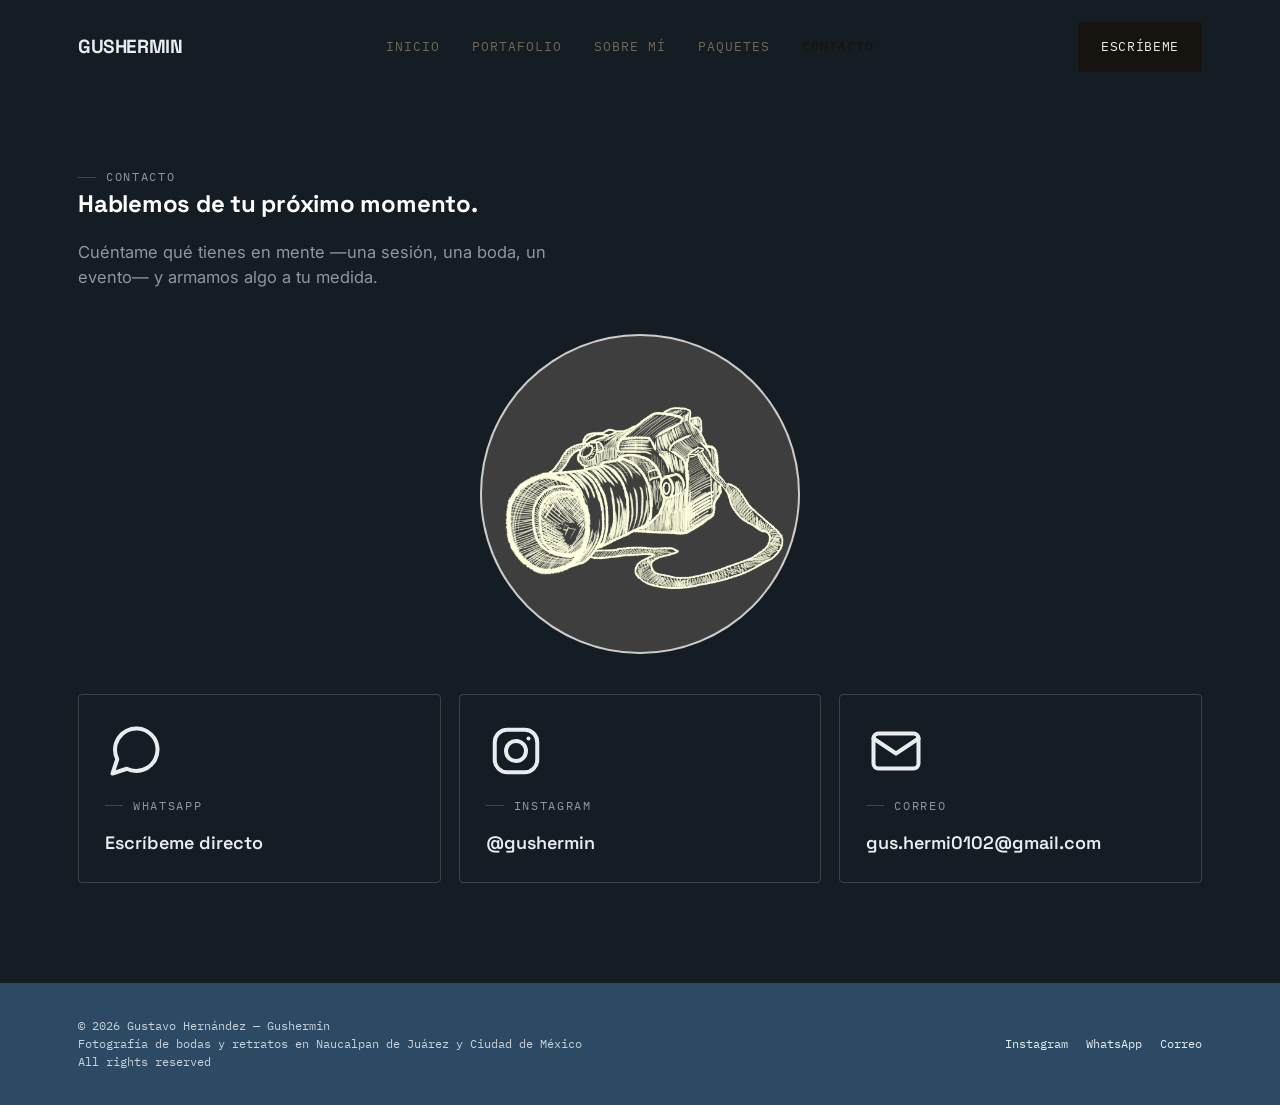
==== contacto.html @ 3e9aca01 "Add files via upload" ====
<!DOCTYPE html>
<html lang="es">
<head>
<meta charset="UTF-8">
<meta name="viewport" content="width=device-width, initial-scale=1.0">
<title>Contacto — Gushermin | Fotógrafo en Naucalpan y CDMX</title>
<meta name="description" content="Contacta a Gustavo Hernández (Gushermin), fotógrafo en Naucalpan de Juárez y Ciudad de México, por WhatsApp, Instagram o correo.">

<link rel="preconnect" href="https://fonts.googleapis.com">
<link rel="preconnect" href="https://fonts.gstatic.com" crossorigin>
<link href="https://fonts.googleapis.com/css2?family=Space+Grotesk:wght@500;600;700&family=Inter:wght@400;500;600&family=IBM+Plex+Mono:wght@500;600&display=swap" rel="stylesheet">
<link rel="icon" type="image/png" href="favicon.png">
<link rel="stylesheet" href="styles.css">
</head>
<body>

<header id="site-header" class="on-dark">
  <nav class="wrap">
    <a class="logo" href="index.html">GUSHER<span>MIN</span></a>
    <button class="menu-toggle" id="menuToggle" aria-label="Abrir menú">
      <span></span><span></span><span></span>
    </button>
    <div class="nav-links" id="navLinks">
      <a href="index.html">Inicio</a>
      <a href="portafolio.html">Portafolio</a>
      <a href="sobre-mi.html">Sobre mí</a>
      <a href="paquetes.html">Paquetes</a>
      <a href="contacto.html">Contacto</a>
    </div>
    <a class="btn btn-solid nav-cta" href="contacto.html">Escríbeme</a>
  </nav>
</header>

<main>
  <!-- ============ CONTACTO ============ -->
  <section class="contact" style="padding-top: 168px;">
    <div class="wrap">
      <div class="eyebrow reveal in">Contacto</div>
      <h2 class="reveal in">Hablemos de tu próximo momento.</h2>
      <p class="lead reveal in">Cuéntame qué tienes en mente —una sesión, una boda, un evento— y armamos algo a tu medida.</p>

      <!-- Avatar grande: reemplaza por tu foto de perfil, igual que hicimos en Sobre mí -->
      <div class="frame contact-avatar reveal in">
        <img src="favicon.png" alt="Gustavo Hernández">
      </div>

      <div class="contact-grid reveal in">
        <!-- Sustituye el número por el tuyo, formato: 521XXXXXXXXXX -->
        <a class="contact-card" href="https://wa.me/527296819259" target="_blank" rel="noopener">
          <svg class="icon" viewBox="0 0 24 24" fill="none" stroke="currentColor" stroke-width="1.6" stroke-linecap="round" stroke-linejoin="round">
            <path d="M21 11.5a8.38 8.38 0 0 1-.9 3.8 8.5 8.5 0 0 1-7.6 4.7 8.38 8.38 0 0 1-3.8-.9L3 21l1.9-5.7a8.38 8.38 0 0 1-.9-3.8 8.5 8.5 0 0 1 4.7-7.6 8.38 8.38 0 0 1 3.8-.9h.5a8.48 8.48 0 0 1 8 8v.5z"/>
          </svg>
          <div class="eyebrow">WhatsApp</div>
          <div class="value">Escríbeme directo</div>
        </a>
        <!-- Sustituye por tu usuario real de Instagram -->
        <a class="contact-card" href="https://instagram.com/gushermin" target="_blank" rel="noopener">
          <svg class="icon" viewBox="0 0 24 24" fill="none" stroke="currentColor" stroke-width="1.6" stroke-linecap="round" stroke-linejoin="round">
            <rect x="3.5" y="3.5" width="17" height="17" rx="5"/>
            <circle cx="12" cy="12" r="4"/>
            <circle cx="17" cy="7" r="0.8" fill="currentColor" stroke="none"/>
          </svg>
          <div class="eyebrow">Instagram</div>
          <div class="value">@gushermin</div>
        </a>
        <!-- Sustituye por tu correo real -->
        <a class="contact-card" href="mailto:gus.hermi0102@gmail.com">
          <svg class="icon" viewBox="0 0 24 24" fill="none" stroke="currentColor" stroke-width="1.6" stroke-linecap="round" stroke-linejoin="round">
            <rect x="3" y="5" width="18" height="14" rx="2"/>
            <path d="M3 7l9 6 9-6"/>
          </svg>
          <div class="eyebrow">Correo</div>
          <div class="value">gus.hermi0102@gmail.com</div>
        </a>
      </div>
    </div>
  </section>
</main>

<footer>
  <div class="wrap">
    <p>© 2026 Gustavo Hernández — Gushermin<br>Fotografía de bodas y retratos en Naucalpan de Juárez y Ciudad de México<br>All rights reserved</p>
    <div class="socials">
      <a href="https://instagram.com/gushermin" target="_blank" rel="noopener">Instagram</a>
      <a href="https://wa.me/527296819259" target="_blank" rel="noopener">WhatsApp</a>
      <a href="mailto:gus.hermi0102@gmail.com">Correo</a>
    </div>
  </div>
</footer>

<script src="script.js"></script>
</body>
</html>
---- styles.css ----
/* ============ TOKENS ============
   Aquí vive todo el sistema de diseño. Si algún día quieres cambiar
   el color de acento o el tono de fondo, solo edita estas variables. */
:root{
  --paper: #EDEAE3;
  --paper-soft: #F4F1EA;
  --ink: #17140F;
  --ink-muted: #6E6858;
  --line: #D6D0C2;
  --accent: #2C4A63;
  --accent-ink: #ffffff;
  --dark: #141C24;
  --dark-text: #E9EDF0;
  --dark-muted: #8B98A3;

  --font-display: 'Space Grotesk', sans-serif;
  --font-body: 'Inter', sans-serif;
  --font-mono: 'IBM Plex Mono', monospace;

  --maxw: 1180px;
}

*{ box-sizing: border-box; }
html{ scroll-behavior: smooth; }
@media (prefers-reduced-motion: reduce){
  html{ scroll-behavior: auto; }
  *{ animation: none !important; transition: none !important; }
}

body{
  margin:0;
  background: var(--paper);
  color: var(--ink);
  font-family: var(--font-body);
  line-height: 1.5;
  -webkit-font-smoothing: antialiased;
}

a{ color: inherit; text-decoration: none; }
img{ max-width: 100%; display:block; }
.wrap{ max-width: var(--maxw); margin: 0 auto; padding: 0 28px; }

.eyebrow{
  font-family: var(--font-mono);
  text-transform: uppercase;
  letter-spacing: .14em;
  font-size: 12px;
  color: var(--ink-muted);
  display:flex;
  align-items:center;
  gap:10px;
}
.eyebrow::before{
  content:'';
  width: 18px; height: 1px;
  background: var(--accent);
  display:inline-block;
}

h1,h2,h3{
  font-family: var(--font-display);
  margin: 0;
  letter-spacing: -0.01em;
}

.btn{
  font-family: var(--font-mono);
  font-size: 13px;
  letter-spacing: .05em;
  text-transform: uppercase;
  padding: 14px 22px;
  border-radius: 3px;
  display:inline-flex;
  align-items:center;
  gap:8px;
  border: 1px solid var(--ink);
  transition: transform .2s ease, background .2s ease, color .2s ease;
}
.btn:hover{ transform: translateY(-2px); }
.btn-solid{ background: var(--ink); color: var(--paper); }
.btn-solid:hover{ background: var(--accent); border-color: var(--accent); color:#fff; }
.btn-ghost{ background: transparent; color: var(--ink); }
.btn-ghost:hover{ background: var(--ink); color: var(--paper); }
.btn-accent{ background: var(--accent); border-color: var(--accent); color:#fff; }
.btn-accent:hover{ filter: brightness(1.1); }

/* ============ NAV ============ */
header{
  position: fixed; top:0; left:0; right:0; z-index: 100;
  padding: 22px 0;
  transition: background .3s ease, padding .3s ease, border-color .3s ease;
  border-bottom: 1px solid transparent;
}
header.scrolled{
  background: rgba(237,234,227,.9);
  backdrop-filter: blur(6px);
  padding: 14px 0;
  border-color: var(--line);
}
nav.wrap{ display:flex; align-items:center; justify-content:space-between; }
.logo{ font-family: var(--font-display); font-weight:700; font-size: 19px; letter-spacing: -0.02em; }
.logo span{ color: var(--accent); }
/* Cuando el header flota sobre una sección de fondo oscuro (ej. Contacto),
   aclaramos el logo para que no se pierda antes de hacer scroll. */
header.on-dark:not(.scrolled) .logo,
header.on-dark:not(.scrolled) .logo span{
  color: var(--dark-text);
}
.nav-links{ display:flex; gap: 32px; align-items:center; }
.nav-links a{
  font-family: var(--font-mono); font-size: 12.5px; text-transform: uppercase;
  letter-spacing: .08em; color: var(--ink-muted);
  transition: color .2s ease;
}
.nav-links a:hover{ color: var(--ink); }
.nav-links a.active{ color: var(--ink); font-weight: 600; }
.nav-cta{ display:none; }
.menu-toggle{ display:none; background:none; border:none; cursor:pointer; padding: 4px; }
.menu-toggle span{ display:block; width:22px; height:2px; background:var(--ink); margin:5px 0; }

@media (min-width: 720px){
  .nav-cta{ display:inline-flex; }
}
@media (max-width: 860px){
  .nav-links{
    position: fixed; top: 0; right:0; height:100vh; width: min(78vw, 320px);
    background: var(--dark); color: var(--dark-text);
    flex-direction: column; justify-content:center; align-items:flex-start;
    gap: 26px; padding: 40px;
    transform: translateX(100%);
    transition: transform .35s ease;
  }
  .nav-links.open{ transform: translateX(0); }
  .nav-links a{ color: var(--dark-muted); font-size:14px; }
  .nav-links a:hover{ color: var(--dark-text); }
  .nav-links a.active{ color: var(--dark-text); }
  .menu-toggle{ display:block; z-index: 101; }
}

/* ============ FRAME PLACEHOLDER ============
   Sustituye estos <div class="frame"> por <img src="tu-foto.jpg" alt="..."> cuando
   tengas tus fotografías. La etiqueta de archivo (ej. DSC_0001) es solo decorativa. */
.frame{
  position: relative;
  border-radius: 16px;
  overflow: hidden;
  background:
    radial-gradient(rgba(23,20,15,.08) 1px, transparent 1.4px) 0 0/14px 14px,
    linear-gradient(160deg, #d8d2c4, #bfb8a6);
  display:flex; align-items:flex-end;
  opacity: 0;
  transform: scale(1.06);
  transition: opacity .7s ease, transform 1s cubic-bezier(.16,1,.3,1);
}
.frame.in{ opacity: 1; transform: scale(1); }
.frame img{
  position: absolute; inset: 0;
  width: 100%; height: 100%;
  object-fit: cover;
}
.frame::after{
  content: attr(data-caption);
  font-family: var(--font-mono);
  font-size: 11px;
  letter-spacing:.04em;
  color: rgba(23,20,15,.55);
  padding: 14px;
}
.frame-tag{
  position:absolute; top:12px; left:12px;
  font-family: var(--font-mono); font-size: 11px; letter-spacing:.06em;
  background: var(--accent); color:#fff; padding: 4px 8px; border-radius: 2px;
}
.frame-stamp{
  position:absolute; bottom:12px; right:12px;
  font-family: var(--font-mono); font-size: 11px; letter-spacing:.04em;
  color: rgba(23,20,15,.55);
}

/* ============ HERO ============ */
.hero{
  padding: 168px 0 90px;
  display:grid; grid-template-columns: 1.1fr .9fr; gap: 60px; align-items:center;
}
.hero h1{
  font-size: clamp(38px, 5vw, 64px);
  line-height: 1.05;
  margin: 18px 0 22px;
}
.hero p.lead{
  font-size: 17px; color: var(--ink-muted); max-width: 46ch; margin-bottom: 34px;
}
.hero-actions{ display:flex; gap:14px; flex-wrap:wrap; }
.hero-frame{ aspect-ratio: 2/3; }

@media (max-width: 900px){
  .hero{ 
    order: -1; 
    max-height: 60vh; /* La foto no pasará del 60% del alto de la pantalla */
    width: 100%;      /* Asegura que siga ocupando el ancho disponible */
  }
}

/* ============ EXPLORA (home) ============ */
.explore-grid{ display:grid; grid-template-columns: repeat(4, 1fr); gap: 18px; }
.explore-card{
  border: 1px solid var(--line); border-radius: 4px; padding: 26px;
  transition: border-color .2s ease, transform .2s ease, background .2s ease;
  display:block;
}
.explore-card:hover{ border-color: var(--accent); transform: translateY(-3px); background: var(--paper-soft); }
.explore-card .eyebrow{ margin-bottom: 14px; }
.explore-card h3{ font-size: 18px; margin-bottom: 8px; }
.explore-card p{ color: var(--ink-muted); font-size: 13.5px; margin: 0 0 14px; }
.explore-card .arrow{ font-family: var(--font-mono); font-size: 13px; transition: transform .2s ease; display:inline-block; }
.explore-card:hover .arrow{ transform: translateX(4px); }
@media (max-width: 900px){ .explore-grid{ grid-template-columns: 1fr 1fr; } }
@media (max-width: 560px){ .explore-grid{ grid-template-columns: 1fr; } }

section{ padding: 100px 0; }
.section-head{ max-width: 640px; margin-bottom: 52px; }
.section-head h2{ font-size: clamp(28px, 3.4vw, 40px); margin-top:14px; }

/* ============ PORTFOLIO ============ */
.filters{ display:flex; gap: 10px; margin: 30px 0 44px; flex-wrap:wrap; }
.filter-btn{
  font-family: var(--font-mono); font-size: 12px; text-transform:uppercase; letter-spacing:.06em;
  padding: 9px 16px; border-radius: 999px; border: 1px solid var(--line);
  background: transparent; color: var(--ink-muted); cursor:pointer;
  transition: all .2s ease;
}
.filter-btn.active, .filter-btn:hover{ border-color: var(--ink); color: var(--ink); background: var(--paper-soft); }

.grid{
  column-count: 3; column-gap: 22px;
}
.card{ break-inside: avoid; margin-bottom: 22px; }
.card .frame{ margin-bottom: 12px; }

/* Proporciones reutilizables para mezclar orientaciones de foto */
.ar-3-4{ aspect-ratio: 3/4; }   /* vertical */
.ar-4-5{ aspect-ratio: 4/5; }   /* vertical */
.ar-1-1{ aspect-ratio: 1/1; }   /* cuadrada */
.ar-3-2{ aspect-ratio: 3/2; }   /* horizontal */
.ar-16-9{ aspect-ratio: 16/9; } /* horizontal panorámica */

.card-meta{ display:flex; justify-content:space-between; font-family: var(--font-mono); font-size:11.5px; color: var(--ink-muted); text-transform:uppercase; letter-spacing:.04em; }
.card{ opacity:1; transition: opacity .25s ease, transform .25s ease; }
.card.hidden{ display:none; }

@media (max-width: 900px){ .grid{ column-count: 2; } }
@media (max-width: 560px){ .grid{ column-count: 1; } }

/* ============ SOBRE MI ============ */
.about{ background: var(--paper-soft); }
.about-grid{ display:grid; grid-template-columns: .8fr 1.2fr; gap: 60px; align-items:start; }
.about-frame{ aspect-ratio: 3/4; position: sticky; top: 110px; }
.about-copy p{ color: var(--ink-muted); font-size: 16px; margin: 0 0 18px; max-width: 62ch; }
.timeline{ margin-top: 34px; border-top: 1px solid var(--line); }
.timeline li{
  list-style:none; padding: 20px 0; border-bottom: 1px solid var(--line);
  display:grid; grid-template-columns: 90px 1fr; gap: 18px;
}
.timeline .t-tag{ font-family: var(--font-mono); font-size:12px; color: var(--accent); }
.timeline .t-title{ font-family: var(--font-display); font-weight:600; margin-bottom:4px; }
.timeline .t-desc{ color: var(--ink-muted); font-size: 14.5px; }

@media (max-width: 860px){
  .about-grid{ grid-template-columns: 1fr; }
  .about-frame{ 
    position:static; 
    max-height: 50vh; /* Puedes hacerlo más pequeño aquí si lo deseas */
    width: 100%;
  } 
}

/* ============ SERVICIOS ============ */
.services-grid{ display:grid; grid-template-columns: 1fr 1fr; gap: 24px; }
.service-card{
  border: 1px solid var(--line); border-radius: 4px; padding: 34px;
  transition: border-color .2s ease, transform .2s ease;
}
.service-card:hover{ border-color: var(--ink); transform: translateY(-3px); }
.service-card .eyebrow{ margin-bottom: 16px; }
.service-card h3{ font-size: 22px; margin-bottom: 12px; }
.service-card p{ color: var(--ink-muted); font-size: 15px; margin:0; }
@media (max-width: 720px){ .services-grid{ grid-template-columns:1fr; } }

/* ============ PAQUETES ============ */
.pkg-subhead{ display:flex; align-items:baseline; justify-content:space-between; gap:20px; margin: 56px 0 22px; }
.pkg-subhead:first-of-type{ margin-top:0; }
.pkg-subhead h3{ font-family: var(--font-mono); text-transform:uppercase; font-size:13px; letter-spacing:.1em; color: var(--ink-muted); }
.pkg-subhead .pkg-note{ font-size: 13px; color: var(--ink-muted); }

.pricing-grid{ display:grid; grid-template-columns: repeat(3, 1fr); gap: 22px; align-items:stretch; }
.pricing-grid--2{ grid-template-columns: repeat(2, 1fr); max-width: 760px; }
.price-card{
  border: 1px solid var(--line); border-radius: 4px; padding: 30px;
  display:flex; flex-direction:column; background: var(--paper-soft);
  transition: border-color .2s ease, transform .2s ease;
}
.price-card:hover{ border-color: var(--accent); transform: translateY(-3px); }
.price-card.featured{ border-color: var(--accent); border-width:2px; position:relative; background:#fff; }
.price-card.featured::before{
  content:'Más elegido';
  position:absolute; top:-13px; left:26px;
  background: var(--accent); color:#fff;
  font-family: var(--font-mono); font-size:10.5px; letter-spacing:.06em; text-transform:uppercase;
  padding: 4px 10px; border-radius: 999px;
}
.price-card .pkg-name{ font-family: var(--font-mono); font-size:12px; text-transform:uppercase; letter-spacing:.08em; color: var(--ink-muted); }
.price-card h4{ font-family: var(--font-display); font-size: 24px; margin: 6px 0 2px; }
.price-card .price{ font-family: var(--font-display); font-weight:700; font-size: 30px; color: var(--accent); margin: 6px 0 20px; }
.price-card .price sup{ font-size:14px; font-weight:500; color: var(--ink-muted); margin-left:4px; }
.price-list{ list-style:none; margin:0 0 auto; padding:0; flex:1; }
.price-list li{
  font-size: 14px; color: var(--ink-muted); padding: 9px 0 9px 22px;
  border-top: 1px solid var(--line); position:relative;
}
.price-list li:first-child{ border-top:none; }
.price-list li::before{
  content:'—'; position:absolute; left:0; color: var(--accent);
}

.pkg-notes{
  margin-top: 26px; border: 1px dashed var(--line); border-radius: 4px; padding: 20px 24px;
  background: var(--paper-soft);
}
.pkg-notes p{ font-size: 13.5px; color: var(--ink-muted); margin: 0 0 8px; }
.pkg-notes p:last-child{ margin-bottom:0; }
.pkg-notes strong{ color: var(--ink); }

.pkg-contact-note{
  margin-top: 44px; text-align:center; padding: 26px; border-radius: 4px;
  background: var(--dark); color: var(--dark-text);
}
.pkg-contact-note p{ margin:0 0 14px; color: var(--dark-muted); font-size:15px; }

@media (max-width: 900px){ .pricing-grid{ grid-template-columns: 1fr 1fr; } }
@media (max-width: 640px){ .pricing-grid{ grid-template-columns: 1fr; } .pkg-subhead{ flex-direction:column; align-items:flex-start; gap:6px; } }

/* ============ CONTACTO ============ */
.contact{ background: var(--dark); color: var(--dark-text); }
.contact .eyebrow{ color: var(--dark-muted); }
.contact .eyebrow::before{ background: var(--accent); }
.contact h2{ color: #fff; }
.contact p.lead{ color: var(--dark-muted); max-width: 50ch; margin: 18px 0 44px; font-size: 16.5px; }
.contact-grid{ display:grid; grid-template-columns: repeat(3, 1fr); gap: 18px; }
.contact-avatar{
  width: clamp(180px, 30vw, 320px); 
  height: clamp(180px, 30vw, 320px);
  border: 2px solid #ccc;
  border-radius: 50%;
  margin: 0 auto 40px;
  object-fit: cover;
}
.contact-avatar::after{ display:none; }
.contact-card .icon{
  width: 60px; height: 60px;
  color: var(--dark-text);
  margin-bottom: 16px;
  display: block;
}
.contact-card{
  border: 1px solid rgba(236,231,220,.18); border-radius: 4px; padding: 26px;
  transition: border-color .2s ease, background .2s ease;
}
.contact-card:hover{ border-color: var(--accent); background: rgba(44,74,99,.18); }
.contact-card .eyebrow{ margin-bottom: 14px; }
.contact-card .value{ font-family: var(--font-display); font-weight:600; font-size:18px; }
@media (max-width: 760px){ .contact-grid{ grid-template-columns:1fr; } }

footer{ padding: 34px 0; background: var(--accent); }
footer .wrap{ display:flex; justify-content:space-between; align-items:center; flex-wrap:wrap; gap:12px; }
footer p{ font-family: var(--font-mono); font-size: 12px; color: rgba(255,255,255,.75); margin:0; }
footer .socials{ display:flex; gap:18px; }
footer .socials a{ font-family: var(--font-mono); font-size:12px; color: rgba(255,255,255,.9); }
footer .socials a:hover{ color: #fff; }

/* ============ SCROLL REVEAL ============ */
.reveal{ opacity:0; transform: translateY(18px); transition: opacity .6s ease, transform .6s ease; }
.reveal.in{ opacity:1; transform: translateY(0); }
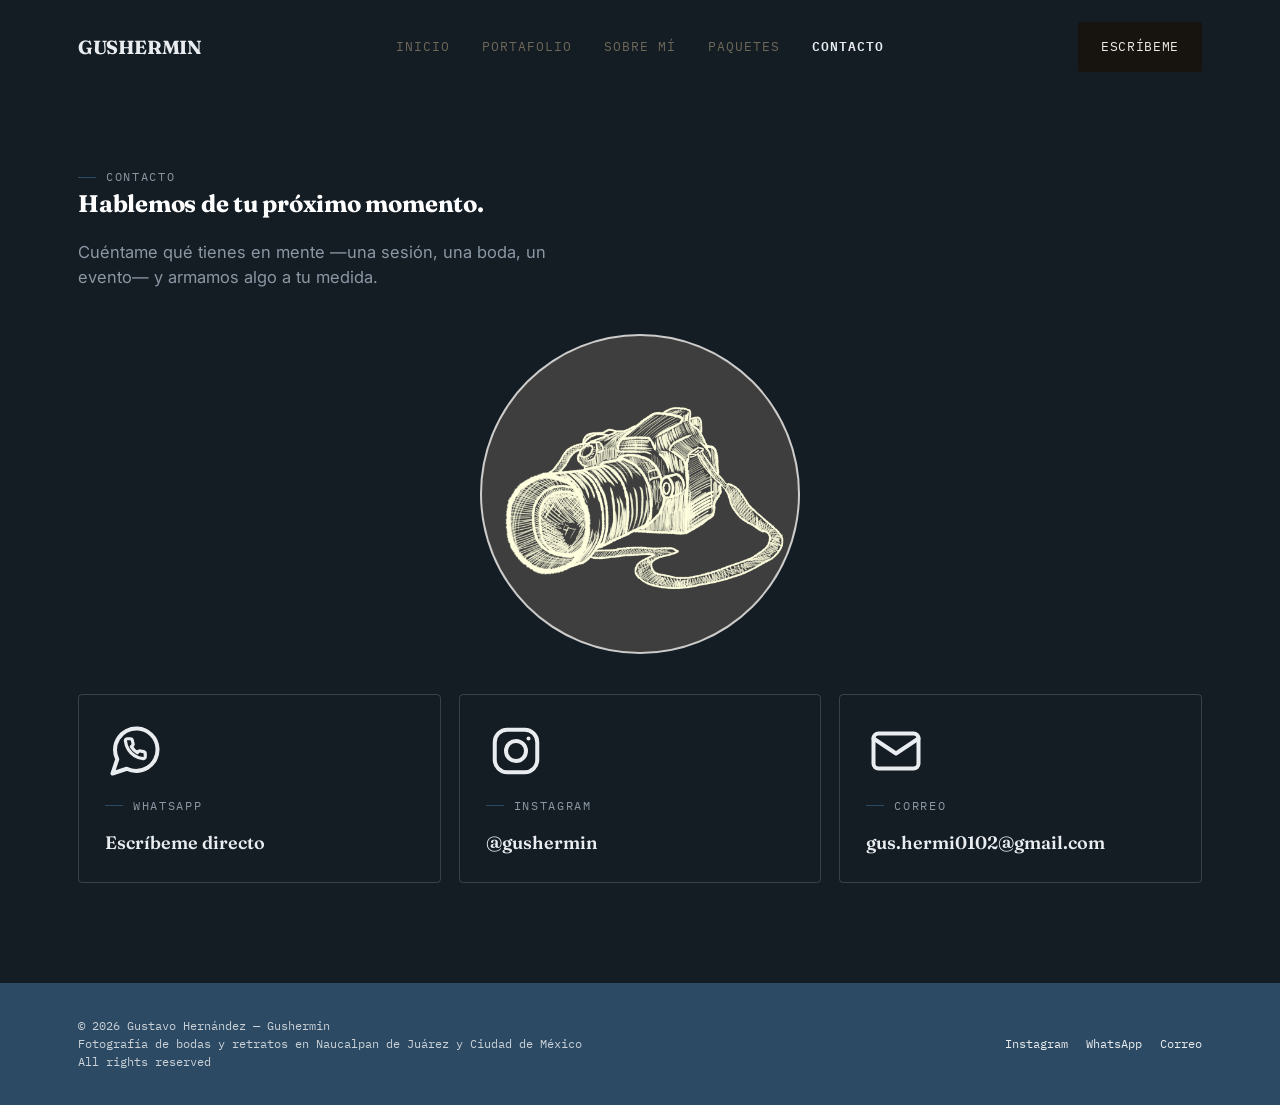
==== commit 61f37df8: "Add files via upload" ====
--- a/contacto.html
+++ b/contacto.html
@@ -9,6 +9,10 @@
 <link rel="preconnect" href="https://fonts.googleapis.com">
 <link rel="preconnect" href="https://fonts.gstatic.com" crossorigin>
 <link href="https://fonts.googleapis.com/css2?family=Space+Grotesk:wght@500;600;700&family=Inter:wght@400;500;600&family=IBM+Plex+Mono:wght@500;600&display=swap" rel="stylesheet">
+<link href="https://fonts.googleapis.com/css2?family=Fraunces:ital,opsz,wght@0,9..144,100..900;1,9..144,100..900&display=swap" rel="stylesheet">
+<link href="https://fonts.googleapis.com/css2?family=Syne:wght@400..800&display=swap" rel="stylesheet">
+<link href="https://fonts.googleapis.com/css2?family=DM+Serif+Display:ital@0;1&display=swap" rel="stylesheet">
+<link href="https://fonts.googleapis.com/css2?family=Playfair+Display:ital,wght@0,400..900;1,400..900&display=swap" rel="stylesheet">
 <link rel="icon" type="image/png" href="favicon.png">
 <link rel="stylesheet" href="styles.css">
 </head>
@@ -49,6 +53,9 @@
         <a class="contact-card" href="https://wa.me/527296819259" target="_blank" rel="noopener">
           <svg class="icon" viewBox="0 0 24 24" fill="none" stroke="currentColor" stroke-width="1.6" stroke-linecap="round" stroke-linejoin="round">
             <path d="M21 11.5a8.38 8.38 0 0 1-.9 3.8 8.5 8.5 0 0 1-7.6 4.7 8.38 8.38 0 0 1-3.8-.9L3 21l1.9-5.7a8.38 8.38 0 0 1-.9-3.8 8.5 8.5 0 0 1 4.7-7.6 8.38 8.38 0 0 1 3.8-.9h.5a8.48 8.48 0 0 1 8 8v.5z"/>
+            <g transform="translate(7.3,6.3) scale(0.4)" stroke-width="3.2">
+            <path d="M22 16.92v3a2 2 0 0 1-2.18 2 19.79 19.79 0 0 1-8.63-3.07 19.5 19.5 0 0 1-6-6 19.79 19.79 0 0 1-3.07-8.67A2 2 0 0 1 4.11 2h3a2 2 0 0 1 2 1.72c.127.96.361 1.903.7 2.81a2 2 0 0 1-.45 2.11L8.09 9.91a16 16 0 0 0 6 6l1.27-1.27a2 2 0 0 1 2.11-.45c.907.339 1.85.573 2.81.7A2 2 0 0 1 22 16.92z"/>
+            </g>
           </svg>
           <div class="eyebrow">WhatsApp</div>
           <div class="value">Escríbeme directo</div>
--- a/styles.css
+++ b/styles.css
@@ -1,6 +1,4 @@
-/* ============ TOKENS ============
-   Aquí vive todo el sistema de diseño. Si algún día quieres cambiar
-   el color de acento o el tono de fondo, solo edita estas variables. */
+/* ============ TOKENS ============. */
 :root{
   --paper: #EDEAE3;
   --paper-soft: #F4F1EA;
@@ -13,7 +11,7 @@
   --dark-text: #E9EDF0;
   --dark-muted: #8B98A3;
 
-  --font-display: 'Space Grotesk', sans-serif;
+  --font-display: 'Fraunces', serif;
   --font-body: 'Inter', sans-serif;
   --font-mono: 'IBM Plex Mono', monospace;
 
@@ -100,10 +98,16 @@
 nav.wrap{ display:flex; align-items:center; justify-content:space-between; }
 .logo{ font-family: var(--font-display); font-weight:700; font-size: 19px; letter-spacing: -0.02em; }
 .logo span{ color: var(--accent); }
-/* Cuando el header flota sobre una sección de fondo oscuro (ej. Contacto),
-   aclaramos el logo para que no se pierda antes de hacer scroll. */
+/* Cuando el header flota sobre una sección de fondo oscuro (ej. el fondo de la sección "Contacto"),
+   se aclara el logo y el menú desplegable para que no se pierda antes de hacer scroll. */
 header.on-dark:not(.scrolled) .logo,
 header.on-dark:not(.scrolled) .logo span{
+  color: var(--dark-text);
+}
+header.on-dark:not(.scrolled) .menu-toggle span{
+  background: var(--dark-text);
+}
+header.on-dark:not(.scrolled) .nav-links a.active{
   color: var(--dark-text);
 }
 .nav-links{ display:flex; gap: 32px; align-items:center; }
@@ -138,8 +142,7 @@
 }
 
 /* ============ FRAME PLACEHOLDER ============
-   Sustituye estos <div class="frame"> por <img src="tu-foto.jpg" alt="..."> cuando
-   tengas tus fotografías. La etiqueta de archivo (ej. DSC_0001) es solo decorativa. */
+   Los frames en donde irán colocadas las fotografías */
 .frame{
   position: relative;
   border-radius: 16px;
@@ -195,9 +198,51 @@
 
 @media (max-width: 900px){
   .hero{ 
-    order: -1; 
-    max-height: 60vh; /* La foto no pasará del 60% del alto de la pantalla */
-    width: 100%;      /* Asegura que siga ocupando el ancho disponible */
+    .hero{ grid-template-columns: 1fr; padding-top: 130px; }
+    .hero-frame{ order:-1; aspect-ratio: 2/3; } /* Agregamos el formato cuadrado */
+  }
+}
+
+/* ============ HERO RESPONSIVO (MÓVIL) ============ 
+Media query que se activa en pantallas de menos de 768px (móviles y tablets pequeñas) */
+@media screen and (max-width: 768px) {
+  .hero {
+    display: flex !important; /* Asegura que usamos Flexbox en móvil */
+    
+    /* === OPCIÓN A: IMAGEN ARRIBA del texto en móvil === */
+    /* flex-direction: column-reverse; */
+    
+    /* === OPCIÓN B: TEXTO ARRIBA de la imagen (más común) === */
+    flex-direction: column;   /* Mantiene el orden del HTML: Texto y luego Imagen abajo */
+    
+    gap: 30px;                /* Espacio entre el texto y la imagen */
+    text-align: center;       /* Centra el texto en móvil */
+    padding: 120px 0 60px;    /* Ajusta el padding para móvil */
+    align-items: center;      /* Centra los elementos horizontalmente */
+  }
+  /* Ajustar el contenedor de texto */
+  .hero > .reveal {
+    width: 100%;              /* Asegura ancho completo en móvil */
+  }
+  .hero-actions {
+    justify-content: center;  /* Centra los botones horizontalmente en móvil */
+  }
+  /* Centrar el bloque de texto y darle espacio en los bordes */
+  .hero p.lead {
+    margin-left: auto;
+    margin-right: auto;
+    padding-left: 20px;
+    padding-right: 20px;
+  }
+  .hero .eyebrow {
+    justify-content: center;
+  }
+  /* Ajustar el wrapper de la imagen (.hero-frame) */
+  .hero-frame {
+    width: 100%;              /* Wrapper ocupa ancho completo */
+    max-width: 380px;         /* Limita el ancho máximo */
+    margin: 0 auto;           /* Centra el wrapper */
+    order: 1;                 /* Asegura que la imagen vaya después del texto en la columna */
   }
 }
 
@@ -234,8 +279,15 @@
 .grid{
   column-count: 3; column-gap: 22px;
 }
-.card{ break-inside: avoid; margin-bottom: 22px; }
-.card .frame{ margin-bottom: 12px; }
+.card { 
+  break-inside: avoid; 
+  page-break-inside: avoid; /* Ayuda a navegadores más antiguos */
+  display: inline-block;   
+  width: 100%;              /* Asegura que llenen las columna */
+  margin-bottom: 22px; 
+  opacity: 1; 
+  transition: opacity .25s ease, transform .25s ease; 
+}
 
 /* Proporciones reutilizables para mezclar orientaciones de foto */
 .ar-3-4{ aspect-ratio: 3/4; }   /* vertical */
@@ -249,7 +301,7 @@
 .card.hidden{ display:none; }
 
 @media (max-width: 900px){ .grid{ column-count: 2; } }
-@media (max-width: 560px){ .grid{ column-count: 1; } }
+@media (max-width: 560px){ .grid{ column-count: 2; } }
 
 /* ============ SOBRE MI ============ */
 .about{ background: var(--paper-soft); }
@@ -269,7 +321,7 @@
   .about-grid{ grid-template-columns: 1fr; }
   .about-frame{ 
     position:static; 
-    max-height: 50vh; /* Puedes hacerlo más pequeño aquí si lo deseas */
+    max-height: 50vh; /* Para ajustar el tamaño */
     width: 100%;
   } 
 }
@@ -380,3 +432,56 @@
 /* ============ SCROLL REVEAL ============ */
 .reveal{ opacity:0; transform: translateY(18px); transition: opacity .6s ease, transform .6s ease; }
 .reveal.in{ opacity:1; transform: translateY(0); }
+
+/* ============ LIGHTBOX ============ */
+.lightbox {
+  display: none; /* Oculto por defecto */
+  position: fixed;
+  z-index: 9999; /* Asegura que esté por encima de todo */
+  left: 0; top: 0; width: 100%; height: 100%;
+  background-color: rgba(20, 28, 36, 0.95); /* Usa un tono oscuro similar a tu tema */
+  align-items: center; justify-content: center;
+}
+
+.lightbox.activo {
+  display: flex; 
+}
+
+.lightbox-contenido {
+  max-width: 90vw;
+  max-height: 90vh;
+  object-fit: contain; /* Muestra la foto completa sin recortarla */
+  border-radius: 4px;
+}
+
+.lightbox-cerrar {
+  position: absolute;
+  top: 20px; right: 30px;
+  color: var(--paper);
+  font-size: 40px;
+  cursor: pointer;
+  transition: color 0.2s ease;
+}
+
+.lightbox-cerrar:hover { color: var(--accent); }
+
+.lightbox-btn {
+  position: absolute;
+  top: 50%;
+  transform: translateY(-50%);
+  background: rgba(0, 0, 0, 0.5);
+  color: white;
+  border: none;
+  font-size: 30px;
+  padding: 15px 20px;
+  cursor: pointer;
+  border-radius: 4px;
+  transition: background 0.2s ease;
+}
+
+.lightbox-btn:hover { background: var(--accent); }
+.lightbox-prev { left: 20px; }
+.lightbox-next { right: 20px; }
+
+/* Para que el cursor muestre que las fotos del portafolio se pueden clickear */
+.frame img { cursor: pointer; }
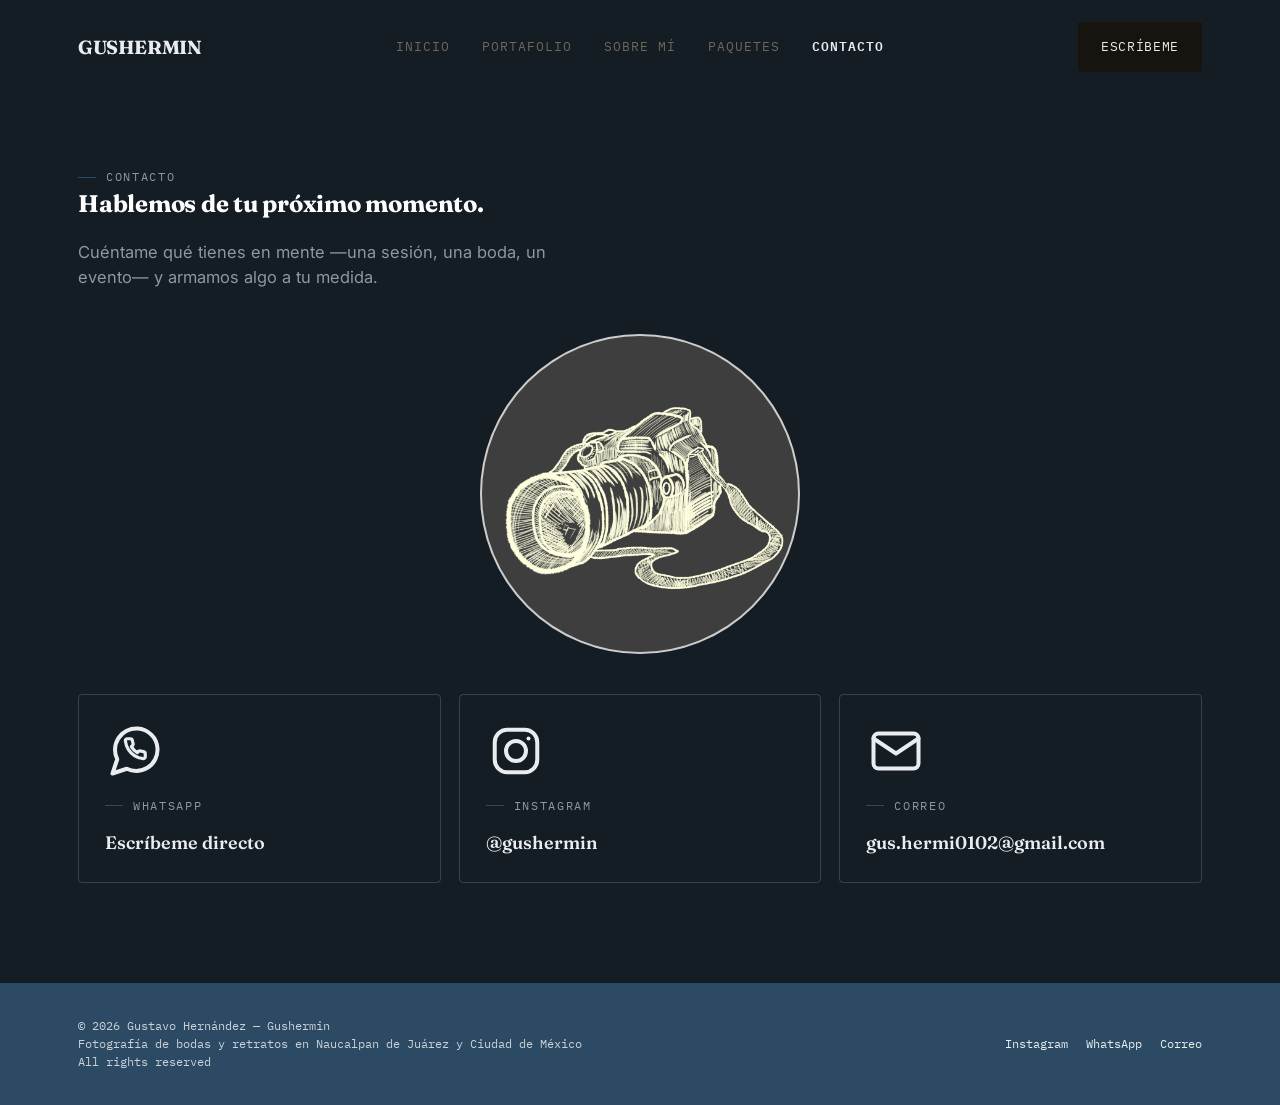
==== commit 678f3d25: "Add files via upload" ====
--- a/contacto.html
+++ b/contacto.html
@@ -39,17 +39,17 @@
   <!-- ============ CONTACTO ============ -->
   <section class="contact" style="padding-top: 168px;">
     <div class="wrap">
-      <div class="eyebrow reveal in">Contacto</div>
-      <h2 class="reveal in">Hablemos de tu próximo momento.</h2>
-      <p class="lead reveal in">Cuéntame qué tienes en mente —una sesión, una boda, un evento— y armamos algo a tu medida.</p>
+      <div class="eyebrow reveal in entrar-suave">Contacto</div>
+      <h2 class="reveal in entrar-suave">Hablemos de tu próximo momento.</h2>
+      <p class="lead reveal in entrar-suave retraso-1">Cuéntame qué tienes en mente —una sesión, una boda, un evento— y armamos algo a tu medida.</p>
 
-      <!-- Avatar grande: reemplaza por tu foto de perfil, igual que hicimos en Sobre mí -->
-      <div class="frame contact-avatar reveal in">
+      <!-- Avatar -->
+      <div class="frame contact-avatar reveal in entrar-suave retraso-3">
         <img src="favicon.png" alt="Gustavo Hernández">
       </div>
 
-      <div class="contact-grid reveal in">
-        <!-- Sustituye el número por el tuyo, formato: 521XXXXXXXXXX -->
+      <div class="contact-grid reveal in entrar-suave retraso-4">
+        <!-- Enlace a WhatsApp -->
         <a class="contact-card" href="https://wa.me/527296819259" target="_blank" rel="noopener">
           <svg class="icon" viewBox="0 0 24 24" fill="none" stroke="currentColor" stroke-width="1.6" stroke-linecap="round" stroke-linejoin="round">
             <path d="M21 11.5a8.38 8.38 0 0 1-.9 3.8 8.5 8.5 0 0 1-7.6 4.7 8.38 8.38 0 0 1-3.8-.9L3 21l1.9-5.7a8.38 8.38 0 0 1-.9-3.8 8.5 8.5 0 0 1 4.7-7.6 8.38 8.38 0 0 1 3.8-.9h.5a8.48 8.48 0 0 1 8 8v.5z"/>
@@ -60,7 +60,7 @@
           <div class="eyebrow">WhatsApp</div>
           <div class="value">Escríbeme directo</div>
         </a>
-        <!-- Sustituye por tu usuario real de Instagram -->
+        <!-- usuario de Instagram -->
         <a class="contact-card" href="https://instagram.com/gushermin" target="_blank" rel="noopener">
           <svg class="icon" viewBox="0 0 24 24" fill="none" stroke="currentColor" stroke-width="1.6" stroke-linecap="round" stroke-linejoin="round">
             <rect x="3.5" y="3.5" width="17" height="17" rx="5"/>
@@ -70,7 +70,7 @@
           <div class="eyebrow">Instagram</div>
           <div class="value">@gushermin</div>
         </a>
-        <!-- Sustituye por tu correo real -->
+        <!-- Correo electrónico -->
         <a class="contact-card" href="mailto:gus.hermi0102@gmail.com">
           <svg class="icon" viewBox="0 0 24 24" fill="none" stroke="currentColor" stroke-width="1.6" stroke-linecap="round" stroke-linejoin="round">
             <rect x="3" y="5" width="18" height="14" rx="2"/>
--- a/styles.css
+++ b/styles.css
@@ -20,10 +20,6 @@
 
 *{ box-sizing: border-box; }
 html{ scroll-behavior: smooth; }
-@media (prefers-reduced-motion: reduce){
-  html{ scroll-behavior: auto; }
-  *{ animation: none !important; transition: none !important; }
-}
 
 body{
   margin:0;
@@ -484,4 +480,61 @@
 .lightbox-next { right: 20px; }
 
 /* Para que el cursor muestre que las fotos del portafolio se pueden clickear */
-.frame img { cursor: pointer; }+.frame img { cursor: pointer; }
+
+/* ============ ANIMACIÓN DE FILTROS ============ */
+@keyframes aparecerSuave {
+  0% { 
+    opacity: 0; 
+    transform: scale(0.98) translateY(15px); 
+  }
+  100% { 
+    opacity: 1; 
+    transform: scale(1) translateY(0); 
+  }
+}
+.card.animar {
+  animation: aparecerSuave 0.8s ease-out forwards !important;
+}
+
+/* ============ ANIMACIONES DE ENTRADA (PAGE LOAD) ============ */
+/* 1. Definimos el movimiento: empieza abajo y transparente, termina en su lugar original */
+@keyframes entradaSuave {
+  0% { 
+    opacity: 0; 
+    transform: translateY(30px); 
+  }
+  100% { 
+    opacity: 1; 
+    transform: translateY(0); 
+  }
+}
+/* 2. Clase principal que le pondremos a los elementos */
+.entrar-suave {
+  opacity: 0; /* Comienza invisible */
+  /* La animación dura 0.8s, usa ease-out para frenar al final */
+  animation: entradaSuave 0.8s ease-out both;
+}
+/* 3. Clases de retraso para el efecto cascada */
+.retraso-1 { animation-delay: 0.2s; }
+.retraso-2 { animation-delay: 0.4s; }
+.retraso-3 { animation-delay: 0.6s; }
+.retraso-4 { animation-delay: 0.8s; }
+
+/* ============ CONTENEDOR DE ETIQUETAS ============ */
+.tags-container {
+  position: absolute; /* Hace que el grupo flote sobre la foto */
+  top: 15px;          /* Ajusta estos valores según el margen */
+  left: 15px;
+  display: flex;      /* Activa Flexbox */
+  gap: 8px;           /* Espacio de separación entre etiquetas */
+  flex-wrap: wrap;    /* Si pones muchas etiquetas, las pasa a la siguiente línea */
+  z-index: 10;        /* Asegura que siempre estén por encima de la imagen */
+}
+/* Ajuste preventivo para tus etiquetas individuales */
+.tags-container .frame-tag {
+  position: relative; /* Anula cualquier posición absoluta previa */
+  top: auto;
+  left: auto;
+  margin: 0;          /* Limpia márgenes */
+}
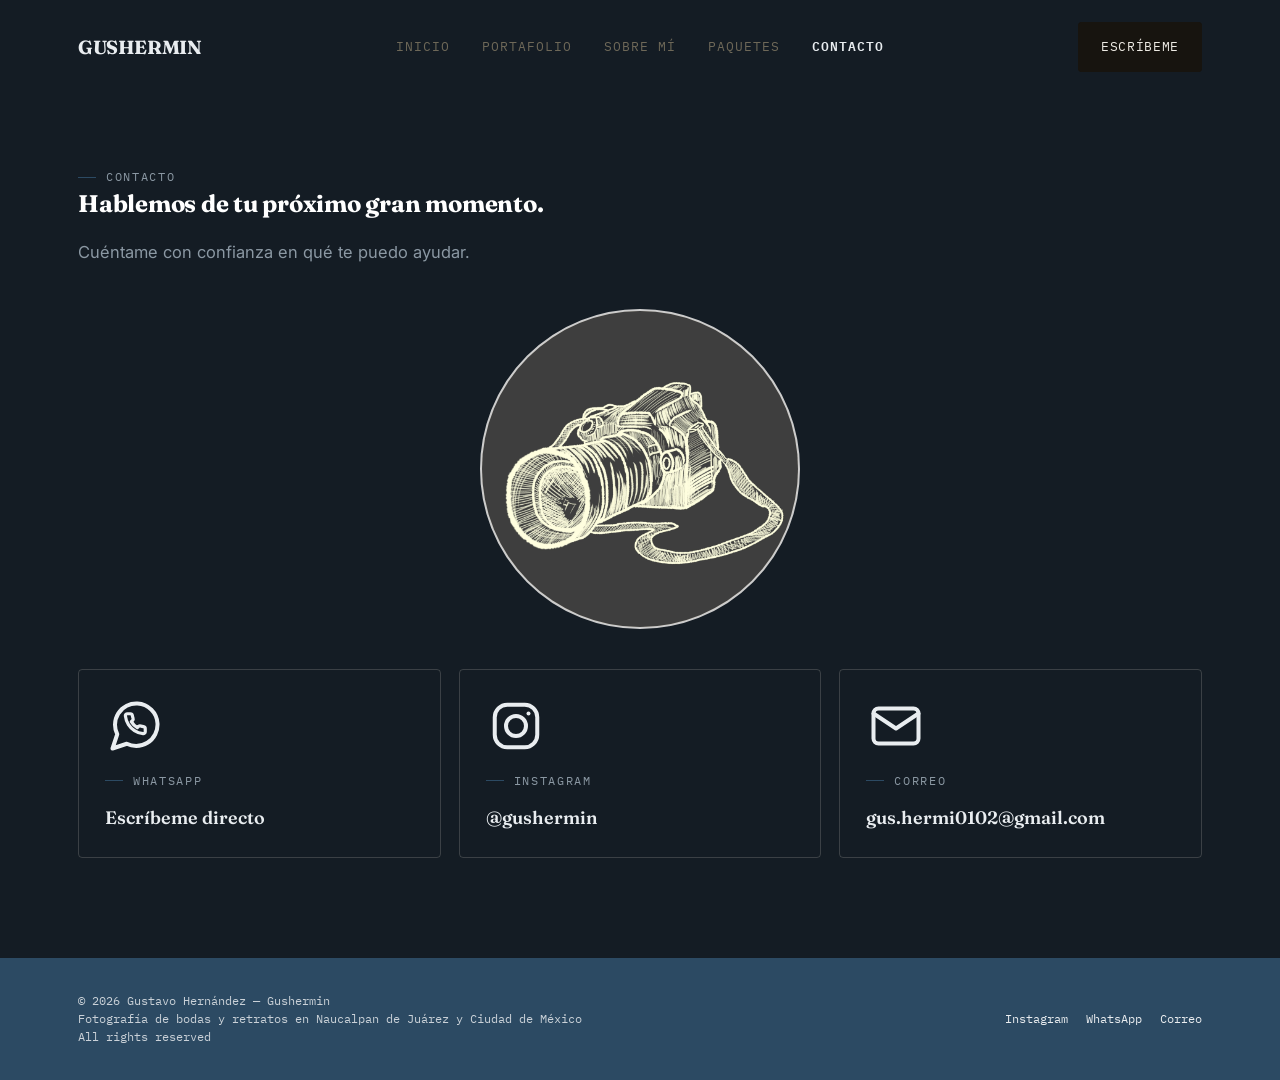
==== commit 5778c888: "Add files via upload" ====
--- a/contacto.html
+++ b/contacto.html
@@ -40,8 +40,8 @@
   <section class="contact" style="padding-top: 168px;">
     <div class="wrap">
       <div class="eyebrow reveal in entrar-suave">Contacto</div>
-      <h2 class="reveal in entrar-suave">Hablemos de tu próximo momento.</h2>
-      <p class="lead reveal in entrar-suave retraso-1">Cuéntame qué tienes en mente —una sesión, una boda, un evento— y armamos algo a tu medida.</p>
+      <h2 class="reveal in entrar-suave">Hablemos de tu próximo gran momento.</h2>
+      <p class="lead reveal in entrar-suave retraso-1">Cuéntame con confianza en qué te puedo ayudar.</p>
 
       <!-- Avatar -->
       <div class="frame contact-avatar reveal in entrar-suave retraso-3">
--- a/styles.css
+++ b/styles.css
@@ -240,6 +240,22 @@
     margin: 0 auto;           /* Centra el wrapper */
     order: 1;                 /* Asegura que la imagen vaya después del texto en la columna */
   }
+  
+  /* ============ ETIQUETAS MENOS INVASIVAS EN MÓVIL ============ */
+  .tags-container {
+    top: 10px;       /* Las acercamos más al borde de la foto */
+    left: 10px;
+    gap: 4px;        /* Reducimos la separación entre etiquetas */
+  }
+
+  /* ============ OCULTAR ETIQUETAS EN MÓVIL ============ */
+  .tags-container {
+    display: none !important;
+  }
+  /* Para ocultar las etiquetas extra en celular */
+  .tags-container .frame-tag:not(:first-child) {
+    display: none !important;
+  }
 }
 
 /* ============ EXPLORA (home) ============ */
@@ -341,7 +357,7 @@
 .pkg-subhead .pkg-note{ font-size: 13px; color: var(--ink-muted); }
 
 .pricing-grid{ display:grid; grid-template-columns: repeat(3, 1fr); gap: 22px; align-items:stretch; }
-.pricing-grid--2{ grid-template-columns: repeat(2, 1fr); max-width: 760px; }
+.pricing-grid--2{ grid-template-columns: repeat(2, 1fr); max-width: 760px; margin: 0 auto; }
 .price-card{
   border: 1px solid var(--line); border-radius: 4px; padding: 30px;
   display:flex; flex-direction:column; background: var(--paper-soft);
@@ -383,6 +399,21 @@
   background: var(--dark); color: var(--dark-text);
 }
 .pkg-contact-note p{ margin:0 0 14px; color: var(--dark-muted); font-size:15px; }
+
+/* ============ SERVICIOS ADICIONALES (cotización personalizada) ============ */
+.extra-card{
+  border: 1px solid var(--line); border-radius: 4px; padding: 34px;
+  background: var(--paper-soft);
+  text-align:center;
+}
+.extra-card h4{ font-family: var(--font-display); font-size: 22px; margin: 8px 0 10px; }
+.extra-card p{ color: var(--ink-muted); font-size: 14.5px; max-width: 62ch; margin: 0 auto 22px; }
+.extra-tags{ display:flex; flex-wrap:wrap; justify-content:center; gap: 10px; margin-bottom: 26px; }
+.extra-tags span{
+  font-family: var(--font-mono); font-size: 12.5px; letter-spacing:.03em;
+  border: 1px solid var(--line); border-radius: 999px; padding: 8px 14px;
+  color: var(--ink); background: #fff;
+}
 
 @media (max-width: 900px){ .pricing-grid{ grid-template-columns: 1fr 1fr; } }
 @media (max-width: 640px){ .pricing-grid{ grid-template-columns: 1fr; } .pkg-subhead{ flex-direction:column; align-items:flex-start; gap:6px; } }
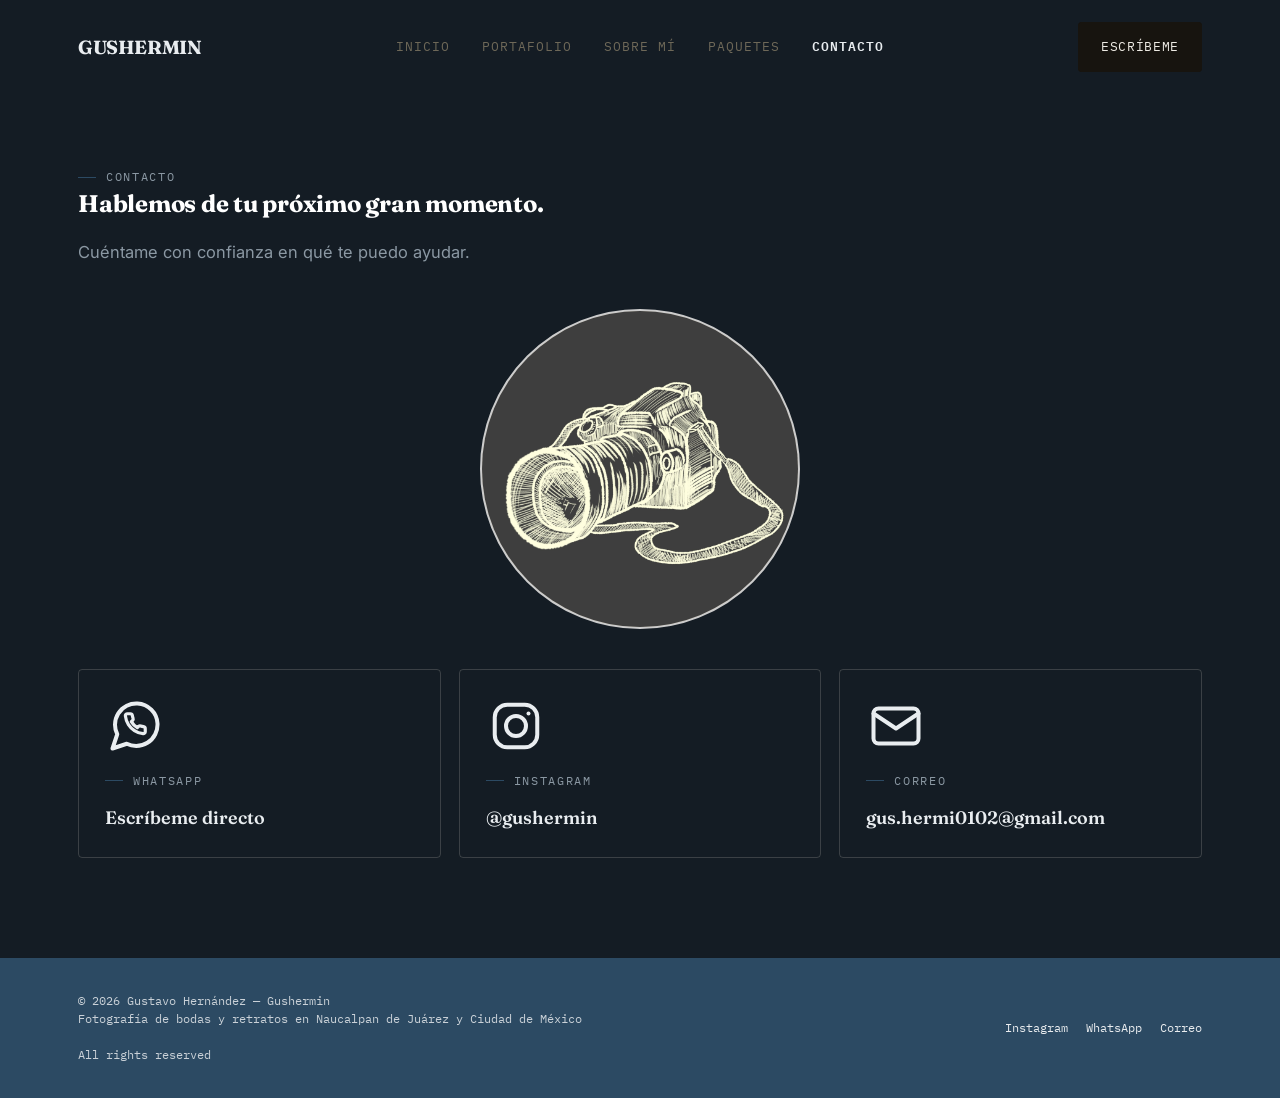
==== commit fe0133a3: "Add files via upload" ====
--- a/contacto.html
+++ b/contacto.html
@@ -86,7 +86,7 @@
 
 <footer>
   <div class="wrap">
-    <p>© 2026 Gustavo Hernández — Gushermin<br>Fotografía de bodas y retratos en Naucalpan de Juárez y Ciudad de México<br>All rights reserved</p>
+    <p>© 2026 Gustavo Hernández — Gushermin<br>Fotografía de bodas y retratos en Naucalpan de Juárez y Ciudad de México<br><br>All rights reserved</p>
     <div class="socials">
       <a href="https://instagram.com/gushermin" target="_blank" rel="noopener">Instagram</a>
       <a href="https://wa.me/527296819259" target="_blank" rel="noopener">WhatsApp</a>
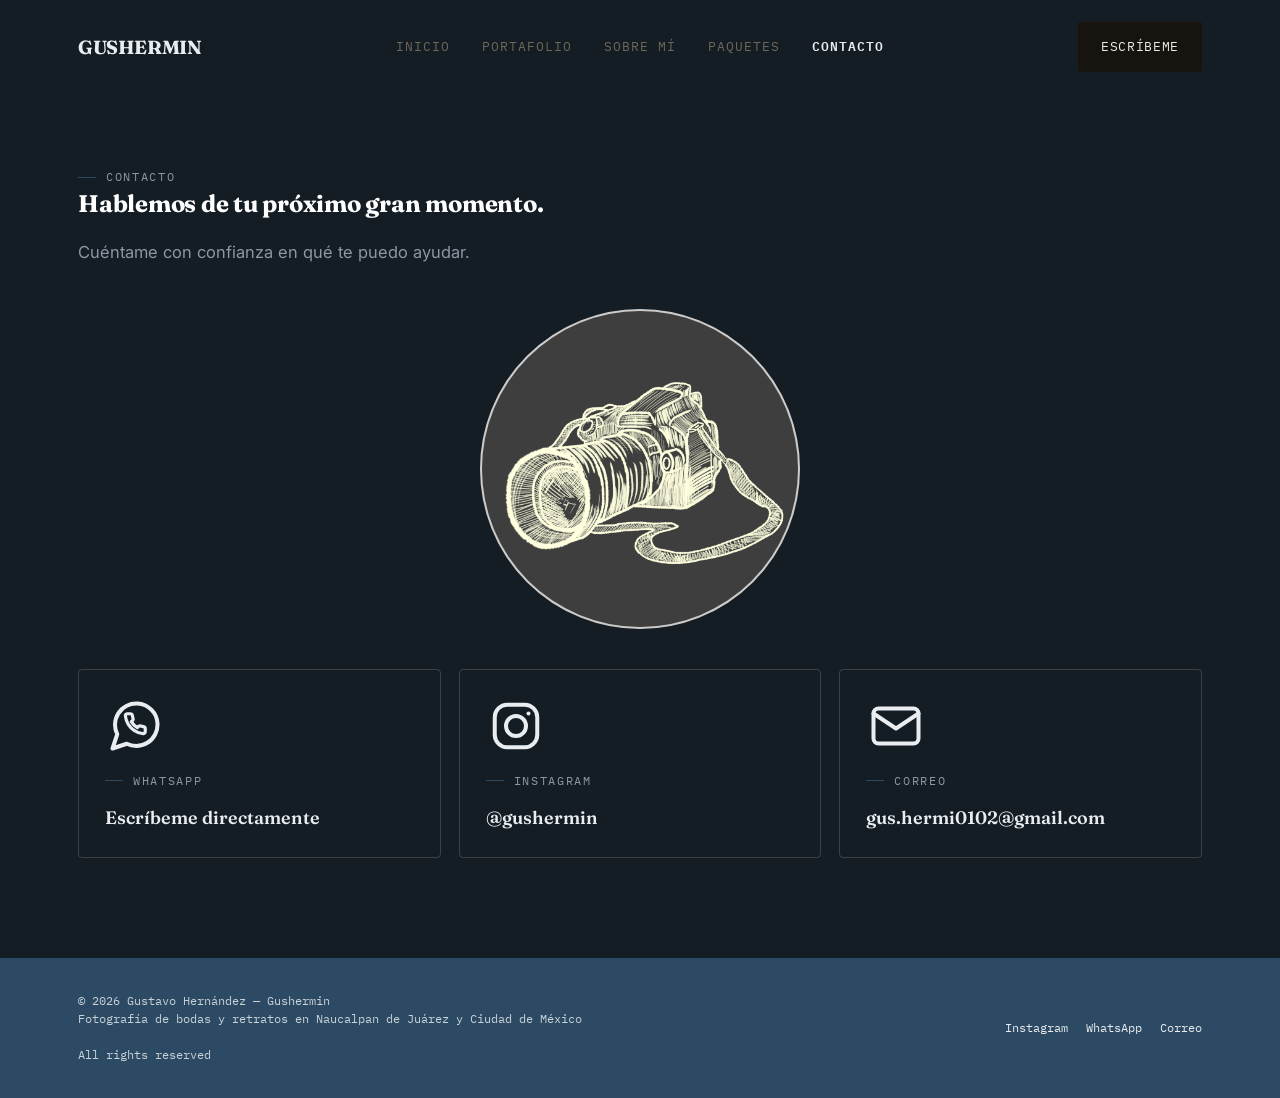
==== commit 7515256b: "Update WhatsApp contact message for clarity" ====
--- a/contacto.html
+++ b/contacto.html
@@ -15,6 +15,11 @@
 <link href="https://fonts.googleapis.com/css2?family=Playfair+Display:ital,wght@0,400..900;1,400..900&display=swap" rel="stylesheet">
 <link rel="icon" type="image/png" href="favicon.png">
 <link rel="stylesheet" href="styles.css">
+<link rel="canonical" href="https://gushermin.com/contacto.html">
+<!-- ============ FAVICON ============ -->
+<link rel="icon" type="image/png" href="favicon.png" sizes="32x32">
+<!-- Ícono para dispositivos Apple -->
+<link rel="apple-touch-icon" href="favicon.png">
 </head>
 <body>
 
@@ -58,7 +63,7 @@
             </g>
           </svg>
           <div class="eyebrow">WhatsApp</div>
-          <div class="value">Escríbeme directo</div>
+          <div class="value">Escríbeme directamente</div>
         </a>
         <!-- usuario de Instagram -->
         <a class="contact-card" href="https://instagram.com/gushermin" target="_blank" rel="noopener">
--- a/styles.css
+++ b/styles.css
@@ -202,58 +202,56 @@
 /* ============ HERO RESPONSIVO (MÓVIL) ============ 
 Media query que se activa en pantallas de menos de 768px (móviles y tablets pequeñas) */
 @media screen and (max-width: 768px) {
+  
+  /* Configuración de la sección principal */
   .hero {
-    display: flex !important; /* Asegura que usamos Flexbox en móvil */
-    
-    /* === OPCIÓN A: IMAGEN ARRIBA del texto en móvil === */
-    /* flex-direction: column-reverse; */
-    
-    /* === OPCIÓN B: TEXTO ARRIBA de la imagen (más común) === */
-    flex-direction: column;   /* Mantiene el orden del HTML: Texto y luego Imagen abajo */
-    
-    gap: 30px;                /* Espacio entre el texto y la imagen */
-    text-align: center;       /* Centra el texto en móvil */
-    padding: 120px 0 60px;    /* Ajusta el padding para móvil */
-    align-items: center;      /* Centra los elementos horizontalmente */
-  }
-  /* Ajustar el contenedor de texto */
-  .hero > .reveal {
-    width: 100%;              /* Asegura ancho completo en móvil */
-  }
-  .hero-actions {
-    justify-content: center;  /* Centra los botones horizontalmente en móvil */
-  }
-  /* Centrar el bloque de texto y darle espacio en los bordes */
-  .hero p.lead {
+    display: flex !important;
+    flex-direction: column;
+    align-items: center;
+    text-align: center;
+    padding-top: 60px; /* Para dar un poco de aire contra el menú superior */
+  }
+  .hero .reveal {
+    display: contents;
+  }
+  /* Primero: La etiqueta pequeña */
+  .hero .eyebrow { 
+    order: 1; 
+    justify-content: center; 
+  }
+  /* Segundo: El título principal */
+  .hero h1 { 
+    order: 2; 
+    margin-bottom: 24px; /* Espacio antes de la foto */
+  }
+  /* Tercero: LA FOTO */
+  .hero .hero-frame { 
+    order: 3; 
+    width: 100%; 
+    max-width: 380px; 
+    margin: 0 auto 24px auto; /* Centrada y con espacio abajo */
+  }
+  /* Cuarto: El párrafo */
+  .hero p.lead { 
+    order: 4; 
     margin-left: auto;
     margin-right: auto;
     padding-left: 20px;
     padding-right: 20px;
   }
-  .hero .eyebrow {
+  /* Quinto: Los botones */
+  .hero .hero-actions { 
+    order: 5; 
     justify-content: center;
-  }
-  /* Ajustar el wrapper de la imagen (.hero-frame) */
-  .hero-frame {
-    width: 100%;              /* Wrapper ocupa ancho completo */
-    max-width: 380px;         /* Limita el ancho máximo */
-    margin: 0 auto;           /* Centra el wrapper */
-    order: 1;                 /* Asegura que la imagen vaya después del texto en la columna */
-  }
-  
-  /* ============ ETIQUETAS MENOS INVASIVAS EN MÓVIL ============ */
-  .tags-container {
-    top: 10px;       /* Las acercamos más al borde de la foto */
-    left: 10px;
-    gap: 4px;        /* Reducimos la separación entre etiquetas */
-  }
-
-  /* ============ OCULTAR ETIQUETAS EN MÓVIL ============ */
-  .tags-container {
-    display: none !important;
-  }
-  /* Para ocultar las etiquetas extra en celular */
-  .tags-container .frame-tag:not(:first-child) {
+    margin-top: 10px;
+  }
+  /* Sexto: Texto de la ubicación */
+  .hero .reveal > p:last-child { 
+    order: 6; 
+  }
+  /* Ocultar etiquetas en celular */
+  .tags-container,
+  .frame-tag {
     display: none !important;
   }
 }
@@ -529,7 +527,7 @@
 }
 
 /* ============ ANIMACIONES DE ENTRADA (PAGE LOAD) ============ */
-/* 1. Definimos el movimiento: empieza abajo y transparente, termina en su lugar original */
+/* Definimos el movimiento: empieza abajo y transparente, termina en su lugar original */
 @keyframes entradaSuave {
   0% { 
     opacity: 0; 
@@ -540,13 +538,13 @@
     transform: translateY(0); 
   }
 }
-/* 2. Clase principal que le pondremos a los elementos */
+/* Clase principal que le pondremos a los elementos */
 .entrar-suave {
   opacity: 0; /* Comienza invisible */
   /* La animación dura 0.8s, usa ease-out para frenar al final */
   animation: entradaSuave 0.8s ease-out both;
 }
-/* 3. Clases de retraso para el efecto cascada */
+/* Clases de retraso para el efecto cascada */
 .retraso-1 { animation-delay: 0.2s; }
 .retraso-2 { animation-delay: 0.4s; }
 .retraso-3 { animation-delay: 0.6s; }
